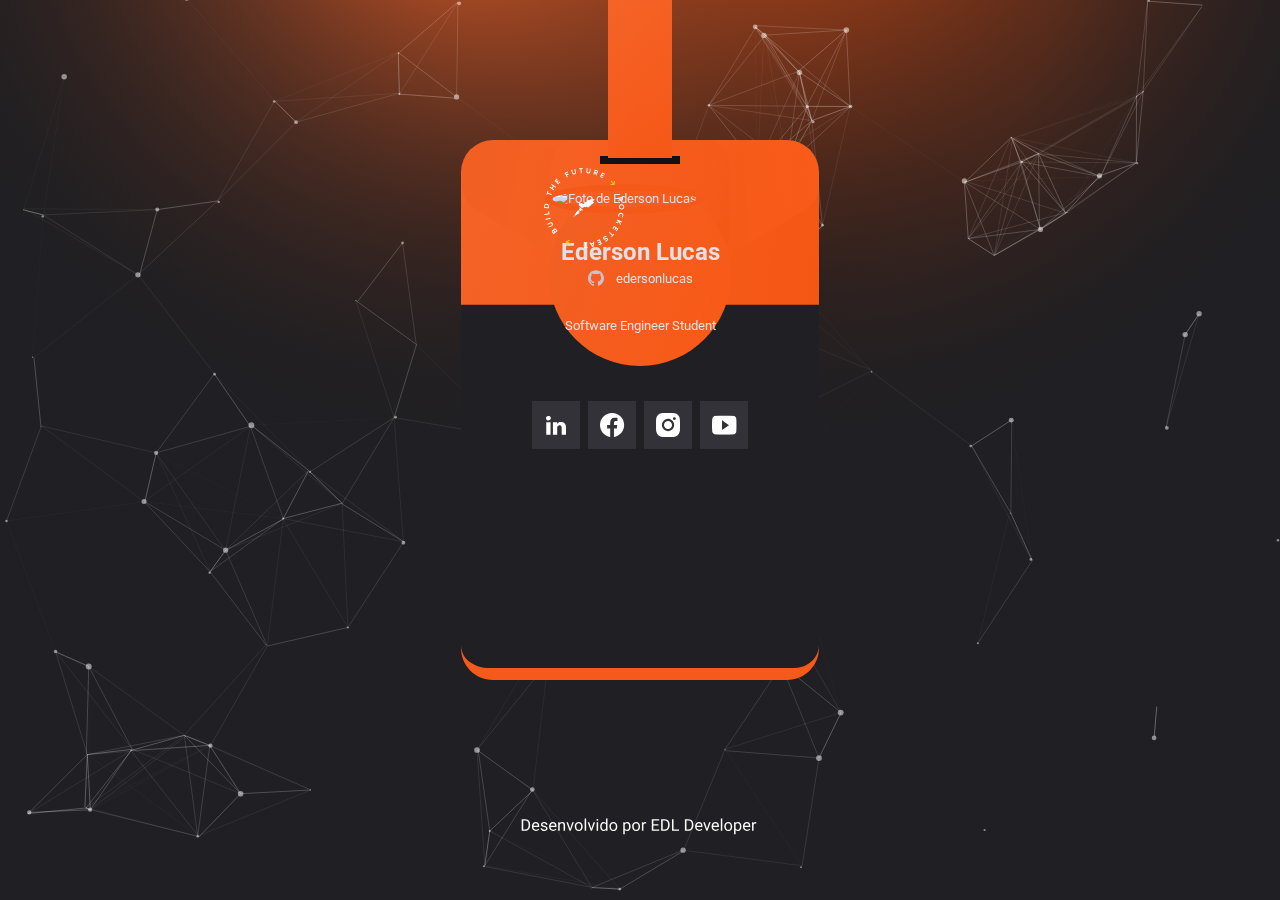
==== index.html @ aa982e96 "link" ====
<!DOCTYPE html>

<html lang="pt_BR">
  <head>
    <meta charset="UTF-8" />
    <meta http-equiv="X-UA-Compatible" content="IE=edge" />
    <meta name="viewport" content="width=device-width, initial-scale=1.0" />
    <title>Ederson Lucas</title>
    <meta name="description" content="Ederson Lucas">
    <meta property="og:title" content="Ederson Lucas" />
    <meta property="og:url" content="https://edersonlucas.github.io/" />
    <meta property="og:description" content="Ederson Lucas">
    <meta property="og:image" content="https://raw.githubusercontent.com/edersonlucas/edersonlucas.github.io/master/images/meta_image.png">
    <link rel="stylesheet" href="style.css" />
    <link rel="preconnect" href="https://fonts.googleapis.com" />
    <link rel="preconnect" href="https://fonts.gstatic.com" crossorigin />
    <link
      href="https://fonts.googleapis.com/css2?family=Roboto:wght@400;700&display=swap"
      rel="stylesheet"
    />
    <!-- Favicon -->
    <link rel="icon" href="/images/favicon.svg" sizes="any">
    <link rel="icon" href="/images/favicon.svg" type="image/svg+xml">
    <link rel="apple-touch-icon" href="/apple-touch-icon.png">
  </head>
  <body>
    <div id="particles-js"></div>
    <!-- Caixa do Site-->
    <main>
      <div id="container1" class="container">
        <div class="content">
          <!-- Foto e Logo-->
          <div class="Imagens">
            <span>
              <img
                src="images/Logo Rocketset.svg"
                alt="Logo branco Rocketseat"
              />
            </span>
            <img
              id="userImage"
              src=""
              alt="Foto de Ederson Lucas"
            />
          </div>

          <!-- Nome e GitHub-->
          <h1 id="userName" class="TituloSite">Ederson Lucas</h1>
          <a
            id="linkGitHub"
            href="https://github.com/edersonlucas/"
            target="_blank"
          >
            <img src="images/logos/logo_github.svg" alt="Icone github" />
            <span id="userGitHub">edersonlucas</span></a
          >

          <!-- Texto-->
          <p id="bio">Software Engineer Student</p>

          <!-- Redes Sociais-->
          <ul id="socialLinks" class="redessociais">
            <!-- Linkedin-->

            <li class="linkedin">
              <a
                href="https://www.linkedin.com/in/edersonlucas/"
                target="_blank"
              >
                <img
                  src="images/logos/logo_linkedin.svg"
                  alt="Icone LinkedIn"
                />
              </a>
            </li>

            <!-- Facebook-->
            <li class="facebook">
              <a href="https://www.facebook.com/oedersonlucas" target="_blank">
                <img
                  src="images/logos/logo_facebook.svg"
                  alt="Icone facebook"
                />
              </a>
            </li>

            <!-- Instagram-->
            <li class="instagram">
              <a href="https://instagram.com/oedersonlucas" target="_blank">
                <img
                  src="images/logos/logo_instagram.svg"
                  alt="Icone Instagram"
                />
              </a>
            </li>

            <!-- Youtube-->
            <li class="youtube">
              <a
                href="https://www.youtube.com/channel/UCr4pLUx5KcykmTkg1e5k2Jw"
                target="_blank"
              >
                <img src="images/logos/logo_youtube.svg" alt="Icone Youtube" />
              </a>
            </li>
          </ul>
        </div>
        <!-- Card Desktop-->
        <img id="cartao-desktop" src="images/cartao-desktop.svg" alt="" />
      </div>
    <script src="main.js"></script>
    <script src="particles.js"></script>
  </body>
</html>
---- style.css ----
* {
  margin: 0;
}

/* Isso e uma Variável
  --gray: hsl(240, 9%, 89%);
*/

html,
body {
  --black: hsl(240, 6%, 13%);
  --gray: hsl(240, 9%, 89%);
  height: 100%;
  font-family: 'Roboto', sans-serif;
  -webkit-font-smoothing: antialiased;
}

body {
  display: grid;
  place-items: center;
}

main {
  background: url(images/background.svg) no-repeat center/cover;
  width: 40vw;
  height: 100vh;
  min-width: 23.4rem;
  min-height: 51rem;
  max-height: 51rem;
}

.container {
  font-size: 13px;
  max-width: 250px;
  margin-left: auto;
  margin-right: auto;
  text-align: center;
  color: var(--gray);
}

.Imagens {
  width: 10rem;
  margin: 11.5rem auto 0;
  position: relative;
}

.Imagens span {
  position: absolute;
  top: -16px;
  left: -16px;
  transform: rotate(11deg);
  z-index: 1;
}

.Imagens > img {
  position: relative;
  width: 11rem;
  height: 11rem;
  border-radius: 50%;
  border: 0.44rem solid #f55919;
  left: -16px;
}

h1 {
  font-size: 1.5rem;
  margin-top: 1.5rem;
  position: relative;
}

a {
  color: var(--gray);
  text-decoration: none;
  margin-top: 0.25rem;
  display: flex;
  gap: 0.75rem;
  justify-content: center;
  align-items: center;
  position: relative;
}

p {
  margin-top: 2rem;
  position: relative;
}

.redessociais {
  margin-top: 4rem;
  list-style: none;
  padding: 0;
  display: flex;
  gap: 0.5rem;
  justify-content: center;
  position: relative;
}

#cartao-desktop {
  display: none;
}

#particles-js {
  position: absolute;
  width: 100vw;
  height: 100vh;
  min-width: 23.4rem;
  min-height: 50.7rem;
}

/* Desktop */

@media (min-width: 600px) {
  main {
    background: url(images/background-site.svg) no-repeat center/cover;
    width: 100vw;
    min-height: 812px;
    height: 100vh;
    max-height: 100vh;
  }

  #cartao-desktop {
    display: flex;
  }

  .container {
    display: flex;
    justify-content: center;
    position: relative;
  }

  .content {
    position: absolute;
  }

  li {
    transition: all 0.2s;
  }

  li:hover {
    transform: translateY(-0.25em);
  }
  #particles-js {
    position: absolute;
    background: url(images/background-site.svg) no-repeat center/cover;
    min-height: 820px;
    min-width: 1440;
    width: 100vw;
    height: 100vh;
    display: flex;
    z-index: auto;
  }
  .Imagens span {
    transition: transform 0.3s ease-in-out;
  }

  .Imagens span:hover {
    transform: scale(1.13);
  }
}

/* ---- particles.js container ---- */
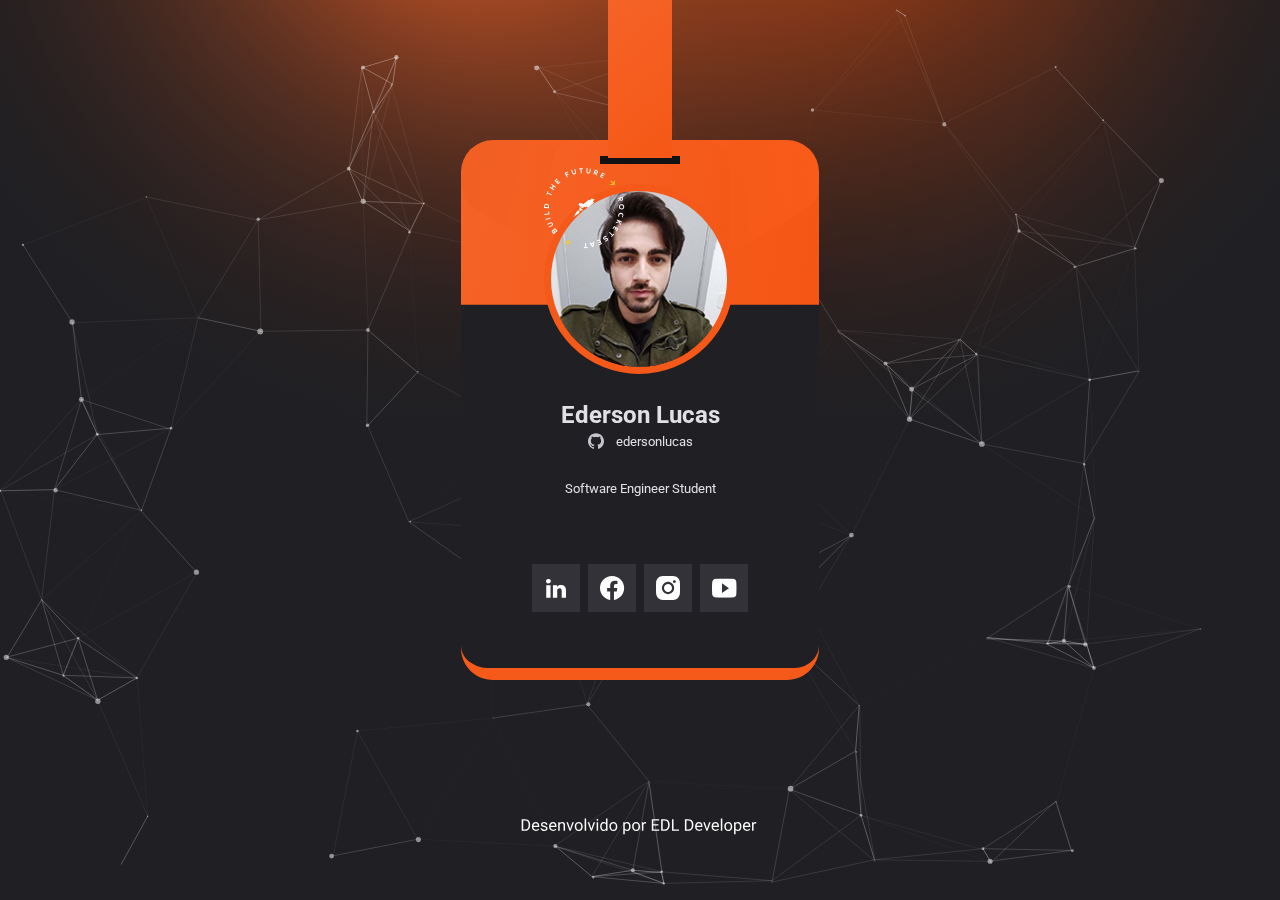
==== commit 6e2604ca: "finalizado" ====
--- a/index.html
+++ b/index.html
@@ -5,12 +5,11 @@
     <meta charset="UTF-8" />
     <meta http-equiv="X-UA-Compatible" content="IE=edge" />
     <meta name="viewport" content="width=device-width, initial-scale=1.0" />
-    <title>Ederson Lucas</title>
     <meta name="description" content="Ederson Lucas">
     <meta property="og:title" content="Ederson Lucas" />
     <meta property="og:url" content="https://edersonlucas.github.io/" />
     <meta property="og:description" content="Ederson Lucas">
-    <meta property="og:image" content="https://raw.githubusercontent.com/edersonlucas/edersonlucas.github.io/master/images/meta_image.png">
+    <title>Ederson Lucas</title>
     <link rel="stylesheet" href="style.css" />
     <link rel="preconnect" href="https://fonts.googleapis.com" />
     <link rel="preconnect" href="https://fonts.gstatic.com" crossorigin />
@@ -39,7 +38,7 @@
             </span>
             <img
               id="userImage"
-              src=""
+              src="/images/minhafoto.jpg"
               alt="Foto de Ederson Lucas"
             />
           </div>
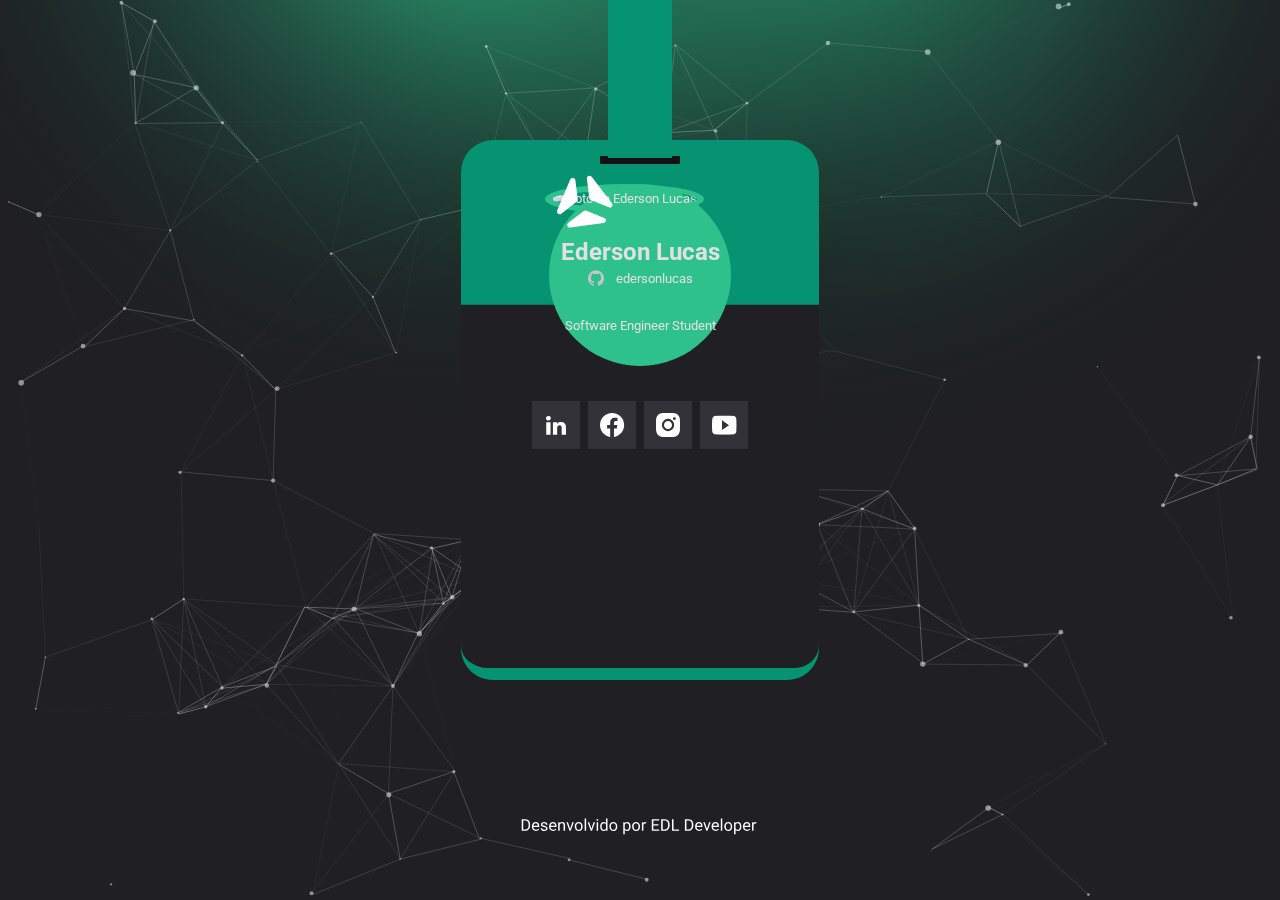
==== commit 1a118939: "Trybe" ====
--- a/index.html
+++ b/index.html
@@ -32,13 +32,13 @@
           <div class="Imagens">
             <span>
               <img
-                src="images/Logo Rocketset.svg"
-                alt="Logo branco Rocketseat"
+                src="images/Logo Trybe.svg"
+                alt="Logo branco Trybe"
               />
             </span>
             <img
               id="userImage"
-              src="/images/minhafoto.jpg"
+              src=""
               alt="Foto de Ederson Lucas"
             />
           </div>
--- a/style.css
+++ b/style.css
@@ -57,7 +57,7 @@
   width: 11rem;
   height: 11rem;
   border-radius: 50%;
-  border: 0.44rem solid #f55919;
+  border: 0.44rem solid #2FC18C;
   left: -16px;
 }
 
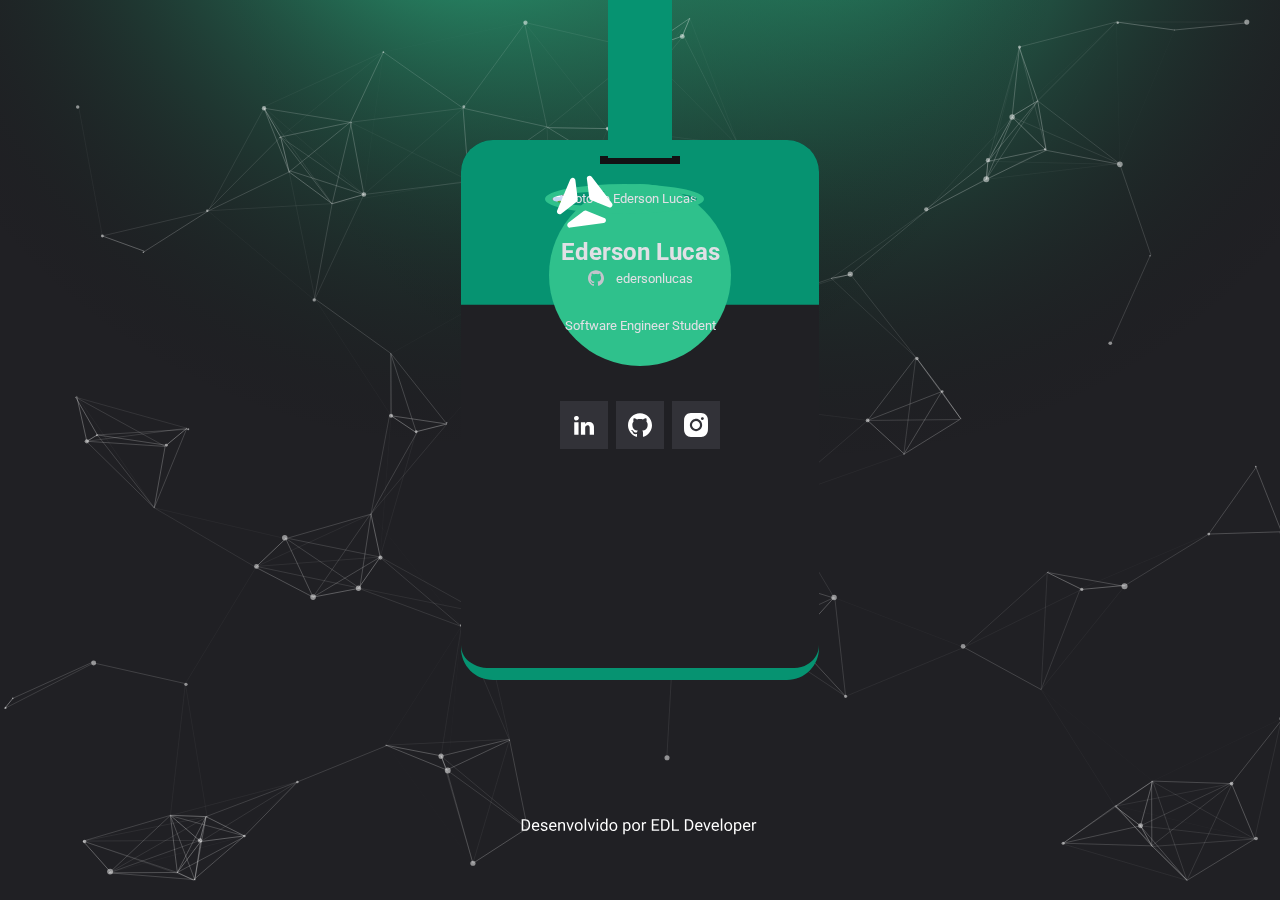
==== commit 6c96c418: "trybe" ====
--- a/index.html
+++ b/index.html
@@ -59,6 +59,8 @@
 
           <!-- Redes Sociais-->
           <ul id="socialLinks" class="redessociais">
+
+            
             <!-- Linkedin-->
 
             <li class="linkedin">
@@ -73,12 +75,12 @@
               </a>
             </li>
 
-            <!-- Facebook-->
-            <li class="facebook">
-              <a href="https://www.facebook.com/oedersonlucas" target="_blank">
+            <!-- GitHub-->
+            <li class="github">
+              <a href="https://github.com/edersonlucas/" target="_blank">
                 <img
-                  src="images/logos/logo_facebook.svg"
-                  alt="Icone facebook"
+                  src="images/logos/logo_githubio.svg"
+                  alt="Icone github"
                 />
               </a>
             </li>
@@ -92,16 +94,6 @@
                 />
               </a>
             </li>
-
-            <!-- Youtube-->
-            <li class="youtube">
-              <a
-                href="https://www.youtube.com/channel/UCr4pLUx5KcykmTkg1e5k2Jw"
-                target="_blank"
-              >
-                <img src="images/logos/logo_youtube.svg" alt="Icone Youtube" />
-              </a>
-            </li>
           </ul>
         </div>
         <!-- Card Desktop-->
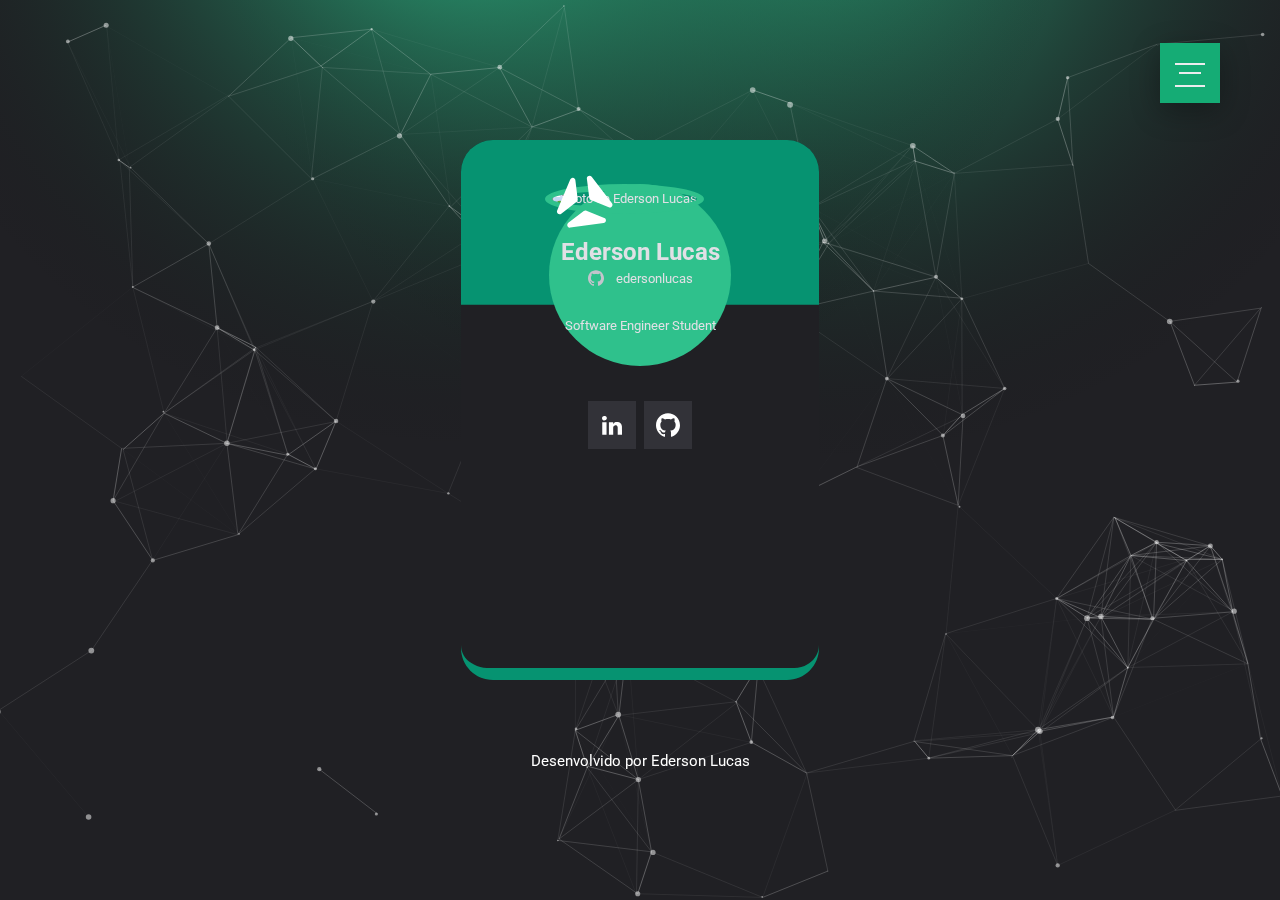
==== commit c4c3bfc6: "Atualizaçao adicionado botao menu" ====
--- a/index.html
+++ b/index.html
@@ -11,6 +11,7 @@
     <meta property="og:description" content="Ederson Lucas">
     <title>Ederson Lucas</title>
     <link rel="stylesheet" href="style.css" />
+    <link rel="stylesheet" href="menu.css" />
     <link rel="preconnect" href="https://fonts.googleapis.com" />
     <link rel="preconnect" href="https://fonts.gstatic.com" crossorigin />
     <link
@@ -24,6 +25,21 @@
   </head>
   <body>
     <div id="particles-js"></div>
+
+    <!--Inicio menu-->
+
+    <input class="menu-icon" type="checkbox" id="menu-icon" name="menu-icon"/>
+  	<label for="menu-icon"></label>
+  	<nav class="nav"> 		
+  		<ul class="pt-5">
+  			<li><a href="#">Projetos</a></li>
+  			<li><a href="#">Sobre</a></li>
+  			<li><a href="#">Contato</a></li>
+  		</ul>
+  	</nav>
+
+    <!-- Fim Menu -->
+
     <!-- Caixa do Site-->
     <main>
       <div id="container1" class="container">
@@ -84,8 +100,8 @@
                 />
               </a>
             </li>
+<!-- desativado insta 
 
-            <!-- Instagram-->
             <li class="instagram">
               <a href="https://instagram.com/oedersonlucas" target="_blank">
                 <img
@@ -94,12 +110,19 @@
                 />
               </a>
             </li>
+
+                  -->
           </ul>
         </div>
         <!-- Card Desktop-->
         <img id="cartao-desktop" src="images/cartao-desktop.svg" alt="" />
       </div>
-    <script src="main.js"></script>
-    <script src="particles.js"></script>
+      <!-- Rodapé do site-->
+      <footer class="rodape">
+       <p>Desenvolvido por Ederson Lucas</p>
+      </footer>
+    <script type="text/javascript" src="main.js"></script>
+    <script type="text/javascript" src="particles.js"></script>
+    <script type="javascript" src="menu.js"></script>
   </body>
 </html>
--- a/style.css
+++ b/style.css
@@ -18,6 +18,7 @@
 body {
   display: grid;
   place-items: center;
+  overflow-x: hidden !important;
 }
 
 main {
@@ -95,6 +96,7 @@
 
 #cartao-desktop {
   display: none;
+  padding-top: 56%;
 }
 
 #particles-js {
@@ -104,6 +106,17 @@
   min-width: 23.4rem;
   min-height: 50.7rem;
 }
+
+.rodape {
+  padding: 40px;
+  position: relative;
+  color: white;
+  font-size: 15px;
+  align-items: center;
+  text-align: center;
+}
+
+
 
 /* Desktop */
 
--- a/menu.css
+++ b/menu.css
@@ -0,0 +1,294 @@
+/* Please ❤ this if you like it! */
+
+
+@import url('https://fonts.googleapis.com/css2?family=Montserrat:wght@300;400;500;600;700;800;900&display=swap');
+
+.section-center{
+  position: absolute;
+  top: 50%;
+  left: 0;
+  display: block;
+  width: 100%;
+  padding: 0;
+  margin: 0;
+  z-index: 6;
+  text-align: center;
+  transform: translateY(-50%);
+}
+
+[type="checkbox"]:checked,
+[type="checkbox"]:not(:checked){
+  position: absolute;
+  left: -9999px;
+}
+.menu-icon:checked + label,
+.menu-icon:not(:checked) + label{
+  position: fixed;
+  top: 63px;
+  right: 75px;
+  display: block;
+  width: 30px;
+  height: 30px;
+  padding: 0;
+  margin: 0;
+  cursor: pointer;
+  z-index: 10;
+}
+.menu-icon:checked + label:before,
+.menu-icon:not(:checked) + label:before{
+  position: absolute;
+  content: '';
+  display: block;
+  width: 30px;
+  height: 20px;
+  z-index: 20;
+  top: 0;
+  left: 0;
+  border-top: 2px solid #ececee;
+  border-bottom: 2px solid #ececee;
+  transition: border-width 100ms 1500ms ease, 
+              top 100ms 1600ms cubic-bezier(0.23, 1, 0.32, 1),
+              height 100ms 1600ms cubic-bezier(0.23, 1, 0.32, 1), 
+              background-color 200ms ease,
+              transform 200ms cubic-bezier(0.23, 1, 0.32, 1);
+}
+.menu-icon:checked + label:after,
+.menu-icon:not(:checked) + label:after{
+  position: absolute;
+  content: '';
+  display: block;
+  width: 22px;
+  height: 2px;
+  z-index: 20;
+  top: 10px;
+  right: 4px;
+  background-color: #ececee;
+  margin-top: -1px;
+  transition: width 100ms 1750ms ease, 
+              right 100ms 1750ms ease,
+              margin-top 100ms ease, 
+              transform 200ms cubic-bezier(0.23, 1, 0.32, 1);
+}
+.menu-icon:checked + label:before{
+  top: 10px;
+  transform: rotate(45deg);
+  height: 2px;
+  background-color: #ececee;
+  border-width: 0;
+  transition: border-width 100ms 340ms ease, 
+              top 100ms 300ms cubic-bezier(0.23, 1, 0.32, 1),
+              height 100ms 300ms cubic-bezier(0.23, 1, 0.32, 1), 
+              background-color 200ms 500ms ease,
+              transform 200ms 1700ms cubic-bezier(0.23, 1, 0.32, 1);
+}
+.menu-icon:checked + label:after{
+  width: 30px;
+  margin-top: 0;
+  right: 0;
+  transform: rotate(-45deg);
+  transition: width 100ms ease,
+              right 100ms ease,  
+              margin-top 100ms 500ms ease, 
+              transform 200ms 1700ms cubic-bezier(0.23, 1, 0.32, 1);
+}
+
+.nav{
+  position: fixed;
+  top: 43px;
+  right: 60px;
+  display: block;
+  width: 60px;
+  height: 60px;
+  padding: 0;
+  margin: 0;
+  z-index: 9;
+  overflow: hidden;
+  box-shadow: 0 8px 30px 0 rgba(0,0,0,0.3);
+  background-color: rgb(21, 172, 117);
+  animation: border-transform 7s linear infinite;
+  transition: top 350ms 1100ms cubic-bezier(0.23, 1, 0.32, 1),  
+              right 350ms 1100ms cubic-bezier(0.23, 1, 0.32, 1),
+              transform 250ms 1100ms ease,
+              width 650ms 400ms cubic-bezier(0.23, 1, 0.32, 1),
+              height 650ms 400ms cubic-bezier(0.23, 1, 0.32, 1);
+}
+@keyframes border-transform{
+    0%,100% { border-radius: 63% 37% 54% 46% / 55% 48% 52% 45%; } 
+  14% { border-radius: 40% 60% 54% 46% / 49% 60% 40% 51%; } 
+  28% { border-radius: 54% 46% 38% 62% / 49% 70% 30% 51%; } 
+  42% { border-radius: 61% 39% 55% 45% / 61% 38% 62% 39%; } 
+  56% { border-radius: 61% 39% 67% 33% / 70% 50% 50% 30%; } 
+  70% { border-radius: 50% 50% 34% 66% / 56% 68% 32% 44%; } 
+  84% { border-radius: 46% 54% 50% 50% / 35% 61% 39% 65%; } 
+}
+
+.menu-icon:checked ~ .nav {
+  animation-play-state: paused;
+  top: 50%;
+  right: 50%;
+  transform: translate(50%, -50%);
+  width: 200%;
+  height: 200%;
+  transition: top 350ms 700ms cubic-bezier(0.23, 1, 0.32, 1),  
+              right 350ms 700ms cubic-bezier(0.23, 1, 0.32, 1),
+              transform 250ms 700ms ease,
+              width 750ms 1000ms cubic-bezier(0.23, 1, 0.32, 1),
+              height 750ms 1000ms cubic-bezier(0.23, 1, 0.32, 1);
+}
+
+.nav ul{
+  position: absolute;
+  top: 50%;
+  left: 0;
+  display: block;
+  width: 100%;
+  padding: 0;
+  margin: 0;
+  z-index: 6;
+  text-align: center;
+  transform: translateY(-50%);
+  list-style: none;
+}
+.nav ul li{
+  position: relative;
+  display: block;
+  width: 100%;
+  padding: 0;
+  margin: 10px 0;
+  text-align: center;
+  list-style: none;
+  pointer-events: none;
+  opacity: 0;
+  visibility: hidden;
+  transform: translateY(30px);
+  transition: all 250ms linear;
+}
+.nav ul li:nth-child(1){
+  transition-delay: 200ms;
+}
+.nav ul li:nth-child(2){
+  transition-delay: 150ms;
+}
+.nav ul li:nth-child(3){
+  transition-delay: 100ms;
+}
+.nav ul li:nth-child(4){
+  transition-delay: 50ms;
+}
+.nav ul li a{
+  font-family: 'Montserrat', sans-serif;
+  font-size: 9vh;
+  text-transform: uppercase;
+  line-height: 1.2;
+  font-weight: 800;
+  display: inline-block;
+  position: relative;
+  color: #ececee;
+  transition: all 250ms linear;
+}
+.nav ul li a:hover{
+  text-decoration: none;
+  color: #202024;
+}
+.nav ul li a:after{
+  display: block;
+  position: absolute;
+  top: 50%;
+  content: '';
+  height: 2vh;
+  margin-top: -1vh;
+  width: 0;
+  left: 0;
+  background-color: #353746;
+  opacity: 0.8;
+  transition: width 250ms linear;
+}
+.nav ul li a:hover:after{
+  width: 100%;
+}
+
+
+.menu-icon:checked ~ .nav  ul li {
+  pointer-events: auto;
+  visibility: visible;
+  opacity: 1;
+  transform: translateY(0);
+  transition: opacity 350ms ease,
+              transform 250ms ease;
+}
+.menu-icon:checked ~ .nav ul li:nth-child(1){
+  transition-delay: 1400ms;
+}
+.menu-icon:checked ~ .nav ul li:nth-child(2){
+  transition-delay: 1480ms;
+}
+.menu-icon:checked ~ .nav ul li:nth-child(3){
+  transition-delay: 1560ms;
+}
+.menu-icon:checked ~ .nav ul li:nth-child(4){
+  transition-delay: 1640ms;
+}
+
+
+
+.logo {
+	position: absolute;
+	top: 60px;
+	left: 50px;
+	display: block;
+	z-index: 11;
+	transition: all 250ms linear;
+}
+.logo img {
+	height: 26px;
+	width: auto;
+	display: block;
+}
+
+
+
+@media screen and (max-width: 991px) {
+  .menu-icon:checked + label,
+  .menu-icon:not(:checked) + label{
+    right: 55px;
+  }
+  .nav{
+    right: 30px;
+  }
+  .nav ul li a{
+    font-size: 7vh;
+  }
+  .nav{
+    position: fixed;
+    top: 43px;
+    right: 40px;
+    display: block;
+    width: 60px;
+    height: 60px;
+    padding: 0;
+    margin: 0;
+    z-index: 9;
+    overflow: hidden;
+    box-shadow: 0 8px 30px 0 rgba(0,0,0,0.3);
+    background-color: #202024;
+    animation: border-transform 7s linear infinite;
+    transition: top 350ms 1100ms cubic-bezier(0.23, 1, 0.32, 1),  
+                right 350ms 1100ms cubic-bezier(0.23, 1, 0.32, 1),
+                transform 250ms 1100ms ease,
+                width 650ms 400ms cubic-bezier(0.23, 1, 0.32, 1),
+                height 650ms 400ms cubic-bezier(0.23, 1, 0.32, 1);
+  }
+  .nav ul{
+    position: absolute;
+    top: 50%;
+    left: 0;
+    display: block;
+    width: 100%;
+    padding: 0;
+    margin: 0;
+    z-index: 6;
+    text-align: center;
+    transform: translateY(-50%);
+    list-style: none;
+  }
+}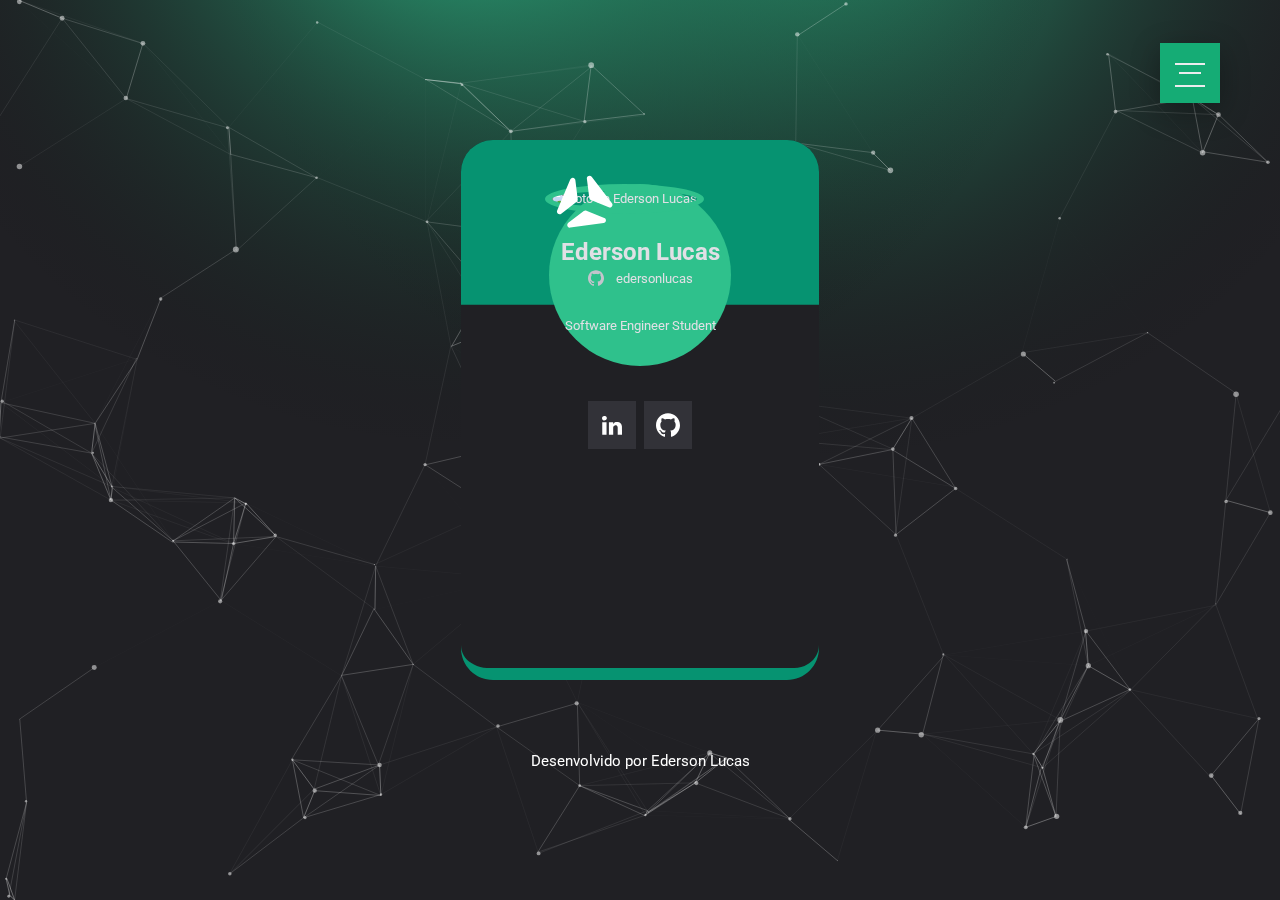
==== commit 9737e3d7: "Atualizaçao adicionado menu" ====
--- a/index.html
+++ b/index.html
@@ -32,9 +32,10 @@
   	<label for="menu-icon"></label>
   	<nav class="nav"> 		
   		<ul class="pt-5">
-  			<li><a href="#">Projetos</a></li>
+        <li><a href="index.html">Início</a></li>
+  			<li><a href="#">Portifolio</a></li>
+        <li><a href="#">Habilidades</a></li>
   			<li><a href="#">Sobre</a></li>
-  			<li><a href="#">Contato</a></li>
   		</ul>
   	</nav>
 
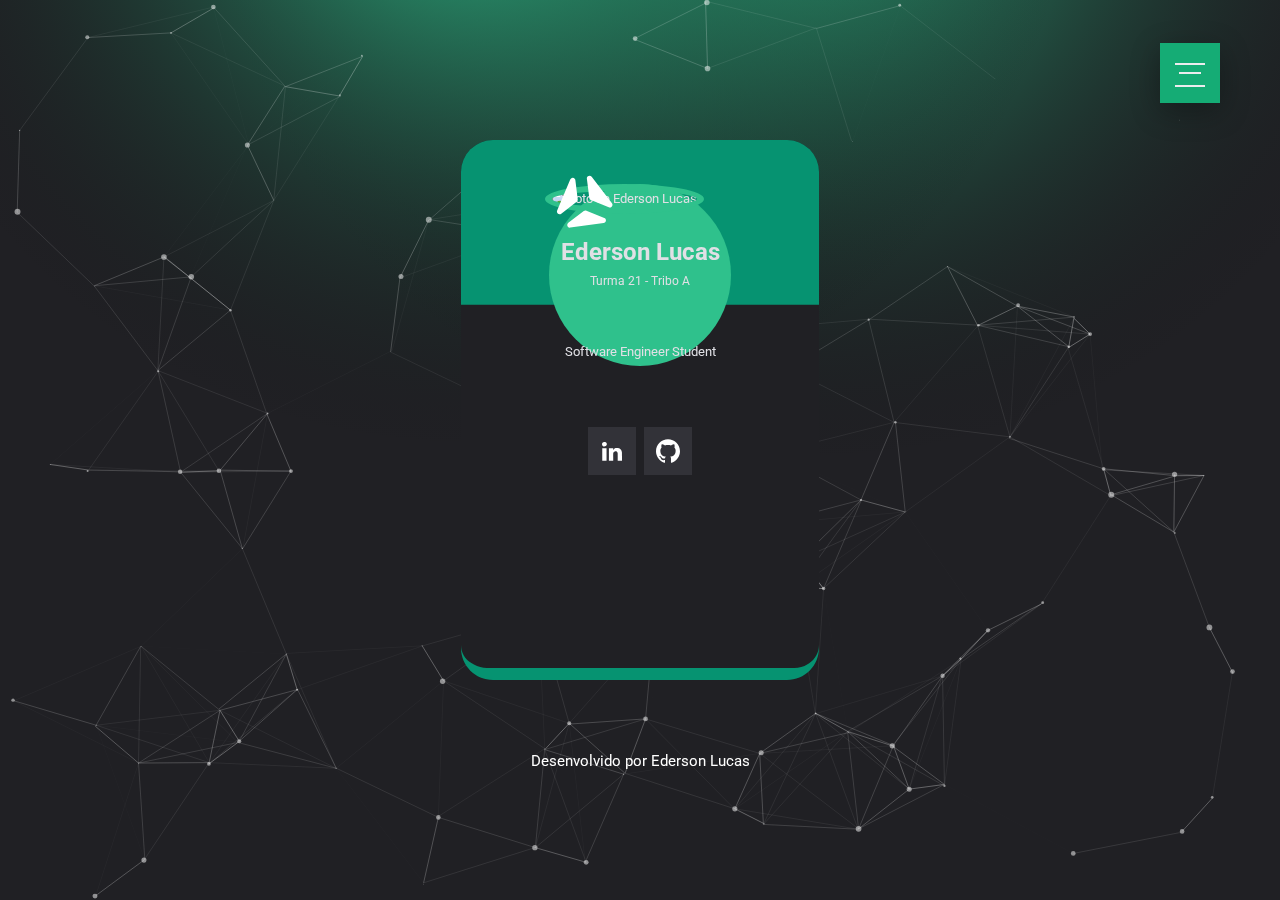
==== commit e071749b: "Atualizaçao Infos" ====
--- a/index.html
+++ b/index.html
@@ -62,14 +62,7 @@
 
           <!-- Nome e GitHub-->
           <h1 id="userName" class="TituloSite">Ederson Lucas</h1>
-          <a
-            id="linkGitHub"
-            href="https://github.com/edersonlucas/"
-            target="_blank"
-          >
-            <img src="images/logos/logo_github.svg" alt="Icone github" />
-            <span id="userGitHub">edersonlucas</span></a
-          >
+          <p id="turma">Turma 21 - Tribo A</p>
 
           <!-- Texto-->
           <p id="bio">Software Engineer Student</p>
@@ -101,18 +94,6 @@
                 />
               </a>
             </li>
-<!-- desativado insta 
-
-            <li class="instagram">
-              <a href="https://instagram.com/oedersonlucas" target="_blank">
-                <img
-                  src="images/logos/logo_instagram.svg"
-                  alt="Icone Instagram"
-                />
-              </a>
-            </li>
-
-                  -->
           </ul>
         </div>
         <!-- Card Desktop-->
--- a/style.css
+++ b/style.css
@@ -116,7 +116,10 @@
   text-align: center;
 }
 
-
+#turma {
+top: -24px;
+font-size: 12px;
+}
 
 /* Desktop */
 
--- a/menu.css
+++ b/menu.css
@@ -256,7 +256,7 @@
     right: 30px;
   }
   .nav ul li a{
-    font-size: 7vh;
+    font-size: 4vh;
   }
   .nav{
     position: fixed;
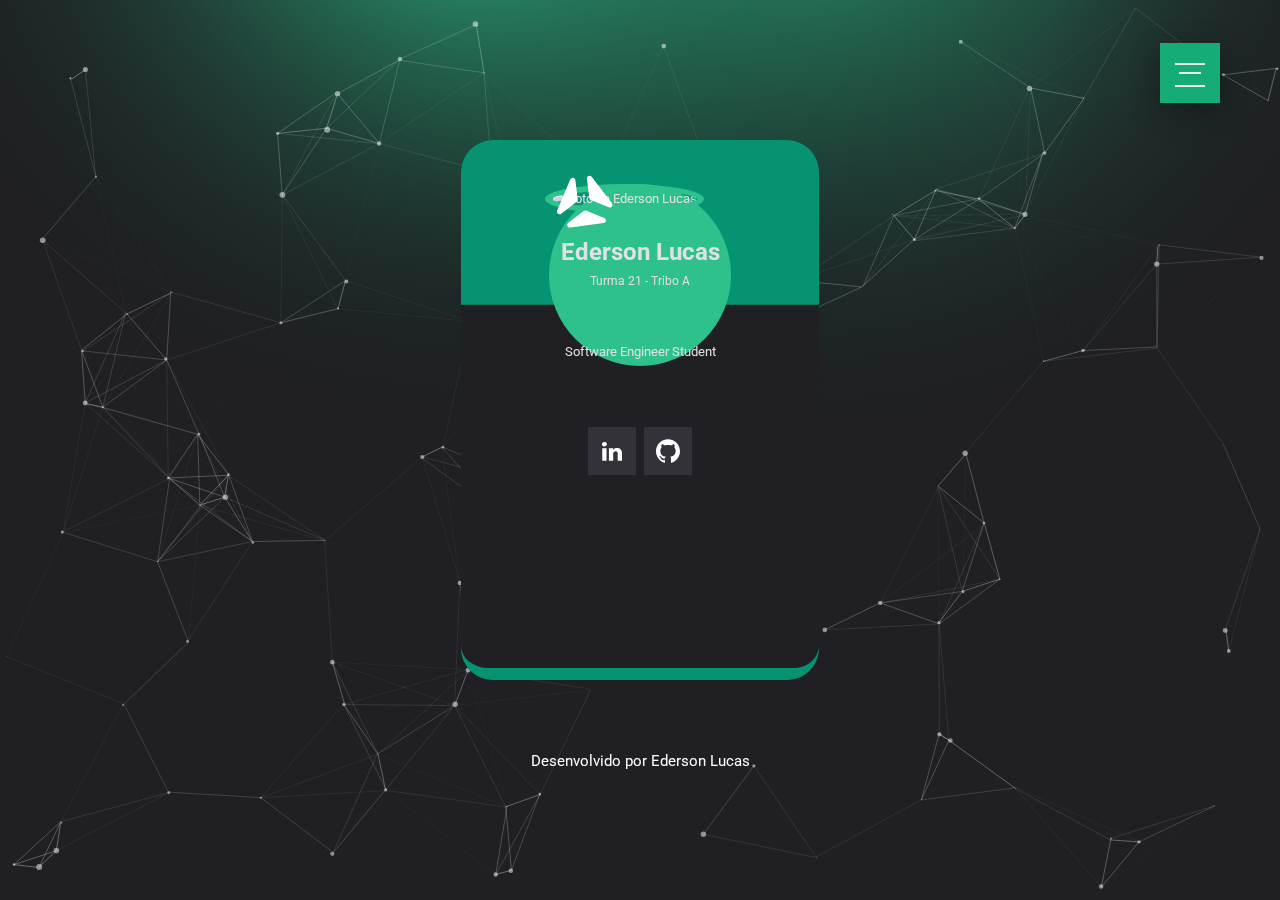
==== commit 506cff79: "Atualizaçao Informacoes" ====
--- a/index.html
+++ b/index.html
@@ -32,7 +32,7 @@
   	<label for="menu-icon"></label>
   	<nav class="nav"> 		
   		<ul class="pt-5">
-        <li><a href="index.html">Início</a></li>
+        <li><a href="/">Início</a></li>
   			<li><a href="#">Portifolio</a></li>
         <li><a href="#">Habilidades</a></li>
   			<li><a href="#">Sobre</a></li>
